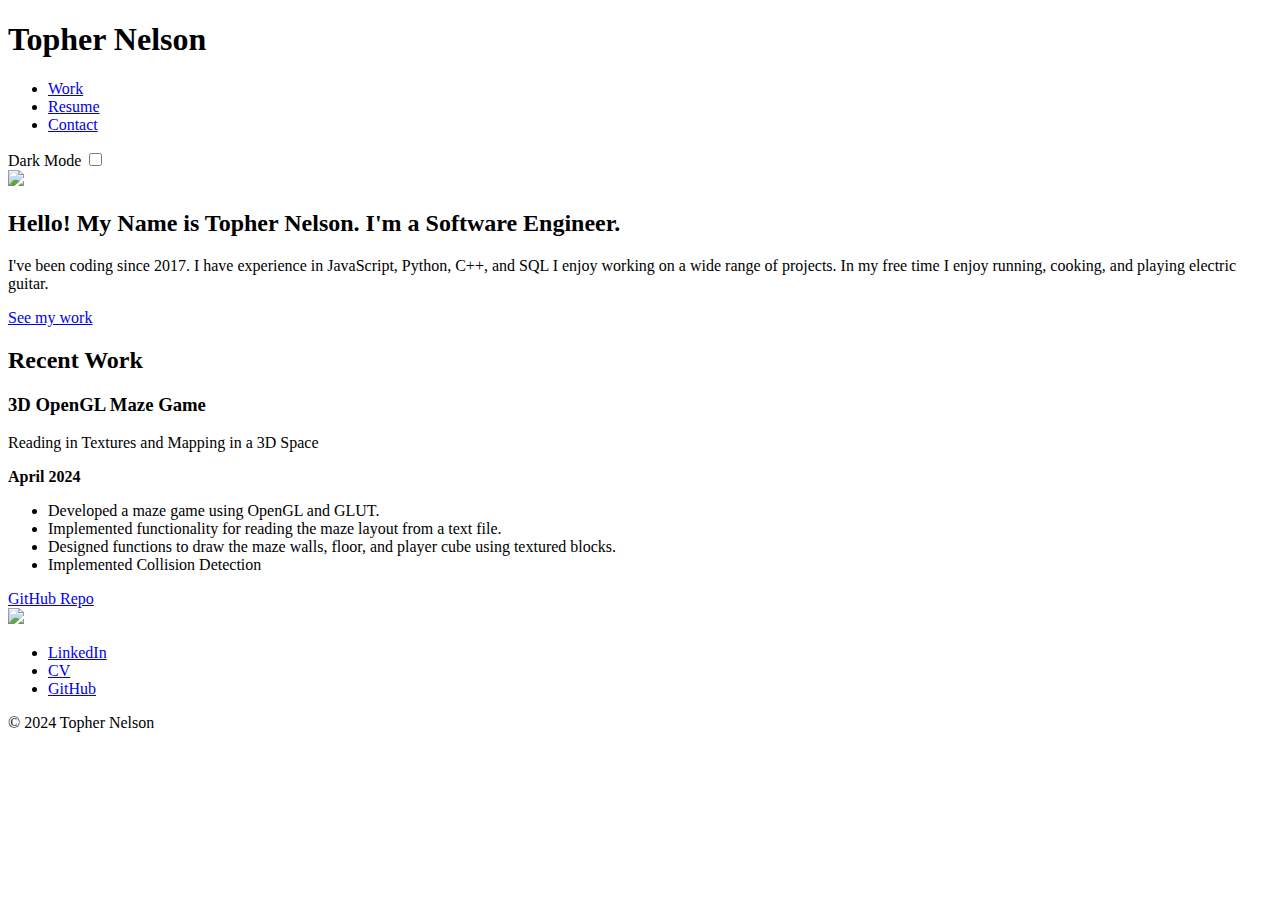
==== index.html @ 639209fa "Create index.html" ====
<!DOCTYPE html>
<html lang = "en-us">
<head>
  <title>Topher Nelson</title>
  <meta name="viewport" content="width=device-width,initial-scale=1" >
  <link rel="stylesheet" href="https://fonts.googleapis.com/css2?family=Montserrat:wght@700&family=Sora:wght@700&family=Work+Sans:ital,wght@0,400;0,700;1,600&display=swap">
  <link rel="stylesheet" href="https://unpkg.com/@fortawesome/fontawesome-free@6.2.0/css/brands.min.css">
  <link rel="stylesheet" href="https://unpkg.com/@fortawesome/fontawesome-free@6.2.0/css/solid.min.css">
  <link rel="stylesheet" href="https://unpkg.com/@fortawesome/fontawesome-free@6.2.0/css/fontawesome.min.css">
  <link href="style.css" rel="stylesheet">
  <link href="toggle-switch.css" rel="stylesheet">
</head>
<body>
  <header>
      <nav>
        <h1>Topher Nelson</h1>
        <ul>
          <li><a href="index.html"> Work </a></li>
          <li><a href="resume.html"> Resume </a></li>
          <li><a href="#"> Contact </a></li>
        </ul>
      </nav>
      <div class="controls">
        <label class="toggle-switch">
          Dark Mode
          <input type="checkbox" id="dark-mode-toggle">
          <div class="toggle-switch-border">
            <div class="toggle-switch-dot"></div>
          </div>
        </label>
      </div>
      </header>
  <section class = 'bio'>
  <img class = 'profile' src = 'https://media.licdn.com/dms/image/D4E03AQGOAm47zcz_DQ/profile-displayphoto-shrink_400_400/0/1687898083181?e=1718841600&v=beta&t=3XDbmEcySxUe3z3pIsebRBTbuwqNMj0hugNKd2v8088'/>
  <div>
  <h2>Hello! My Name is Topher Nelson. I'm a Software Engineer.</h2>
  <p>I've been coding since 2017. I have experience in JavaScript, Python, C++, and SQL I enjoy working on a wide range of projects. In my free time I enjoy running, cooking, and playing electric guitar.</p>
  <a class = 'button' href = 'https://github.com/Tnelsonn' target = 'blank'>See my work</a>
  </div>
  </section>
  <section class = 'work'>
    <h2>Recent Work</h2>
    <article>
      <div>
      <h3>3D OpenGL Maze Game</h3>
      <p>Reading in Textures and Mapping in a 3D Space</p>
      <strong>April 2024</strong>
      <ul>
        <li>Developed a maze game using OpenGL and GLUT.</li>
        <li>Implemented functionality for reading the maze layout from a text file.</li>
        <li>Designed functions to draw the maze walls, floor, and player cube using textured blocks.</li>
        <li>Implemented Collision Detection</li>
      </ul>

      <a class = 'link' href = 'https://github.com/Tnelsonn/Maze-Game/tree/main' target = 'blank'> GitHub Repo </a>
      </div>
      <img class = 'article-image' src = 'https://pouch.jumpshare.com/preview/YsUCu_jF5f_6-Ly59lbjV-R1lt1hj8GQfMiakjbjHmJFfS4YDcgmBN9oLuBsFcRuWWm8h2CZKWgt4BIUsVKrMDF_G7DCOtlDa5OwFNrJYHM'/>
    </article>
  </section>
  <footer>
    <ul>
      <li>
        <a href="https://www.linkedin.com/in/christopher-nelson-888887222/" target = 'blank'>
            LinkedIn
            <span class="link-icon">
              <i class="fa-brands fa-linkedin"></i>
            </span>
          </a>
        </li>
        <li>
          <a href="#">
            CV
            <span class="link-icon">
              <i class="fa-solid fa-user"></i>
            </span>
          </a>
        </li>
        <li>
          <a href="https://github.com/Tnelsonn/" target = 'blank'>
            GitHub
            <span class="link-icon">
              <i class="fa-brands fa-github"></i>
            </span>
          </a>
        </li>
      </ul>
      <p class="copywright">© 2024 Topher Nelson</p>
    </footer>

  <script src="script.js"></script>
</body>
</html>
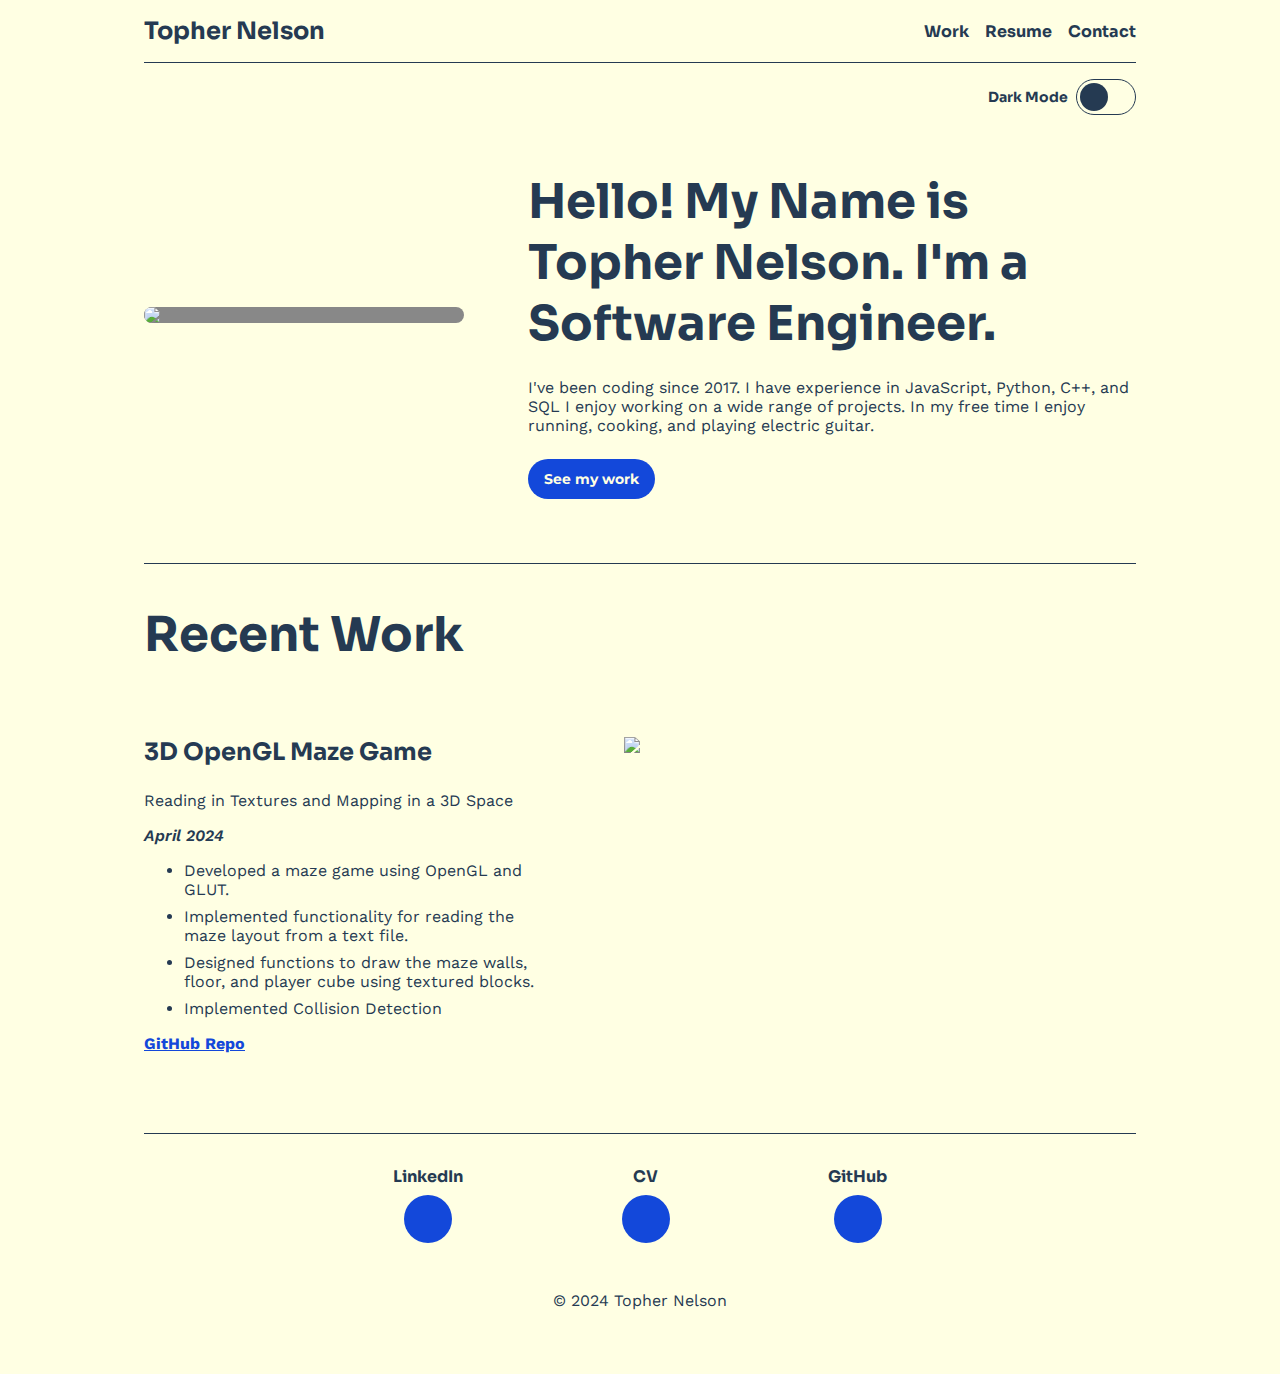
==== commit ca480b2f: "Update index.html" ====
--- a/index.html
+++ b/index.html
@@ -54,7 +54,7 @@
 
       <a class = 'link' href = 'https://github.com/Tnelsonn/Maze-Game/tree/main' target = 'blank'> GitHub Repo </a>
       </div>
-      <img class = 'article-image' src = 'https://pouch.jumpshare.com/preview/YsUCu_jF5f_6-Ly59lbjV-R1lt1hj8GQfMiakjbjHmJFfS4YDcgmBN9oLuBsFcRuWWm8h2CZKWgt4BIUsVKrMDF_G7DCOtlDa5OwFNrJYHM'/>
+      <img class = 'article-image' src = 'https://jumpshare.com/embed/mMiicQJxcy9GmEAxGSSo'/>
     </article>
   </section>
   <footer>
--- a/style.css
+++ b/style.css
@@ -0,0 +1,258 @@
+body {
+  background: var(--background);
+  color: var(--primary);
+  padding: 0 1rem;
+  font-size: 16px;
+  box-sizing: border-box;
+  font-family: "Work Sans", sans-serif;
+  max-width: 1024px;
+  margin: 0 auto;
+
+  transition: color 0.5s;
+  transition: background 0.5s;
+
+  --dark-background: #253a52;
+  --dark-primary: #FFFFE3;
+  --dark-link: #A9FE75;
+
+  --light-background: #ffffe3;
+  --light-primary: #253a52;
+  --light-link: #1348da;
+
+  --background: var(--light-background);
+  --primary: var(--light-primary);
+  --link: var(--light-link);
+
+}
+
+h1,
+h2,
+h3 {
+  font-family: "Sora", sans-serif;
+  font-weight: 700;
+}
+h1,
+h3 {
+  font-size: 1.5rem;
+}
+h2 {
+  font-size: 3rem;
+}
+
+a {
+  color: var(--link);
+}
+
+nav,
+section {
+  border-block-end: 1px solid var(--primary);
+}
+
+header nav {
+  display: flex;
+  justify-content: space-between;
+}
+
+header nav ul {
+  padding: 0;
+  display: flex;
+  align-items: center;
+}
+
+section .skills {
+  padding: 0;
+  display: grid;
+  align-items: center;
+}
+
+section .skills li {
+  display: flex;
+  margin: 0 auto;
+  font-family: "Sora", sans-serif;
+  font-weight: 700;
+}
+
+.split {
+  display: flex;
+  align-items: center;
+  
+}
+
+.split div {
+  display: inline;
+  align-items: center;
+  margin: 0 auto;
+  justify-content: center;
+  height: 10rem;
+}
+
+.courses {
+  display: flex;
+  justify-content: center; /* Horizontally center the courses */
+  gap: 2rem;
+  padding: 0 2rem;
+  height: auto;
+}
+
+.course {
+  margin: 3rem auto;
+  width: 500px;
+  justify-content: center;
+  height: auto;
+}
+
+header nav li {
+  display: inline;
+  margin-inline-start: 1rem;
+  font-family: "Sora", sans-serif;
+  font-weight: 700;
+}
+
+header nav li a {
+  text-decoration: none;
+  color: var(--primary);
+}
+
+header .controls {
+  display: flex;
+  justify-content: end;
+  padding: 1rem 0;
+}
+
+.work{
+  padding-block-end: 3rem;
+}
+
+.article-image {
+  width: 512px;
+  min-width: 512px;
+  margin-inline-start: 4rem;
+}
+
+article {
+  display: flex;
+  padding: 2rem 0;
+}
+
+article strong {
+  font-style: italic;
+  font-weight: 600;
+}
+
+article h3 {
+  margin-block-start: 0;
+}
+
+article a {
+  font-weight: 700;
+  padding: 2rem 0;
+}
+
+article li {
+  margin-block-end: 0.5rem;
+}
+
+@media (max-width: 1024px) {
+  article {
+    flex-direction: column;
+  }
+  article .article-image {
+    width: 100%;
+    min-width: 100%;
+    margin-inline-start: 0;
+    margin-block-start: 2rem;
+  }
+}
+
+.bio {
+  display: flex;
+  align-items: center;
+  padding-block-end: 4rem;
+}
+
+.bio .profile {
+  margin-inline-end: 4rem;
+  width: 320px;
+  min-width: 320px;
+  background: #888;
+  border-radius: 160px;
+}
+
+
+
+@media (max-width: 1024px)
+{
+  .bio {
+    flex-direction: column;
+  }
+
+  .bio .profile {
+    margin-inline-end: 0;
+  }
+}
+
+.bio h2 {
+  margin-block-end: 0;
+}
+
+.bio p {
+  margin: 1.5rem 0;
+}
+
+.button {
+  text-decoration: none;
+  color: var(--background);
+  background: var(--link);
+  padding: 0 1rem;
+  height: 2.5rem;
+  display: inline-flex;
+  align-items: center;
+  border-radius: 1.25rem;
+  font-family: "Montserrat", sans-serif;
+  font-weight: 700;
+  font-size: 0.875rem;
+}
+
+footer {
+  padding: 1rem 0;
+  text-align: center;
+}
+
+footer ul {
+  padding: 0;
+  width: 100%;
+  display: flex;
+  justify-content: center;
+}
+
+footer ul li {
+  display: inline;
+  margin: 0 8%;
+}
+
+footer a {
+  display: inline-flex;
+  flex-direction: column;
+  color: var(--primary);
+  text-decoration: none;
+  font-family: "Sora", sans-serif;
+  font-weight: 700;
+  align-items: center;
+}
+
+footer .copywright {
+ margin: 3rem 0;
+}
+
+footer .link-icon {
+  margin-block-start: 0.5rem;
+  background: var(--link);
+  color: var(--background);
+  width: 3rem;
+  height: 3rem;
+  border-radius: 1.5rem;
+  display: flex;
+  justify-content: center;
+  align-items: center;
+  font-size: 1.5rem;
+}
--- a/toggle-switch.css
+++ b/toggle-switch.css
@@ -0,0 +1,36 @@
+.toggle-switch {
+  display: inline-flex;
+  align-items: center;
+  font-family: 'Sora', sans-serif;
+  font-weight: 700;
+  font-size: .875rem;
+  cursor: pointer;
+}
+
+.toggle-switch-border {
+  display: inline-flex;
+  align-items: center;
+  width: 60px;
+  height: 36px;
+  border: 1px solid var(--primary); 
+  border-radius: 20px;
+  box-sizing: border-box;
+  margin-inline-start: 8px;
+}
+
+.toggle-switch input {
+  display: none;
+}
+
+.toggle-switch-dot {
+  width: 28px;
+  height: 28px;
+  border-radius: 50%;
+  background: var(--primary);
+  transform: translate3d(3px, 0, 0);
+  transition: transform .1s ease-in-out;
+}
+
+.toggle-switch input:checked + * .toggle-switch-dot {
+  transform: translate3d(26px, 0, 0);
+}
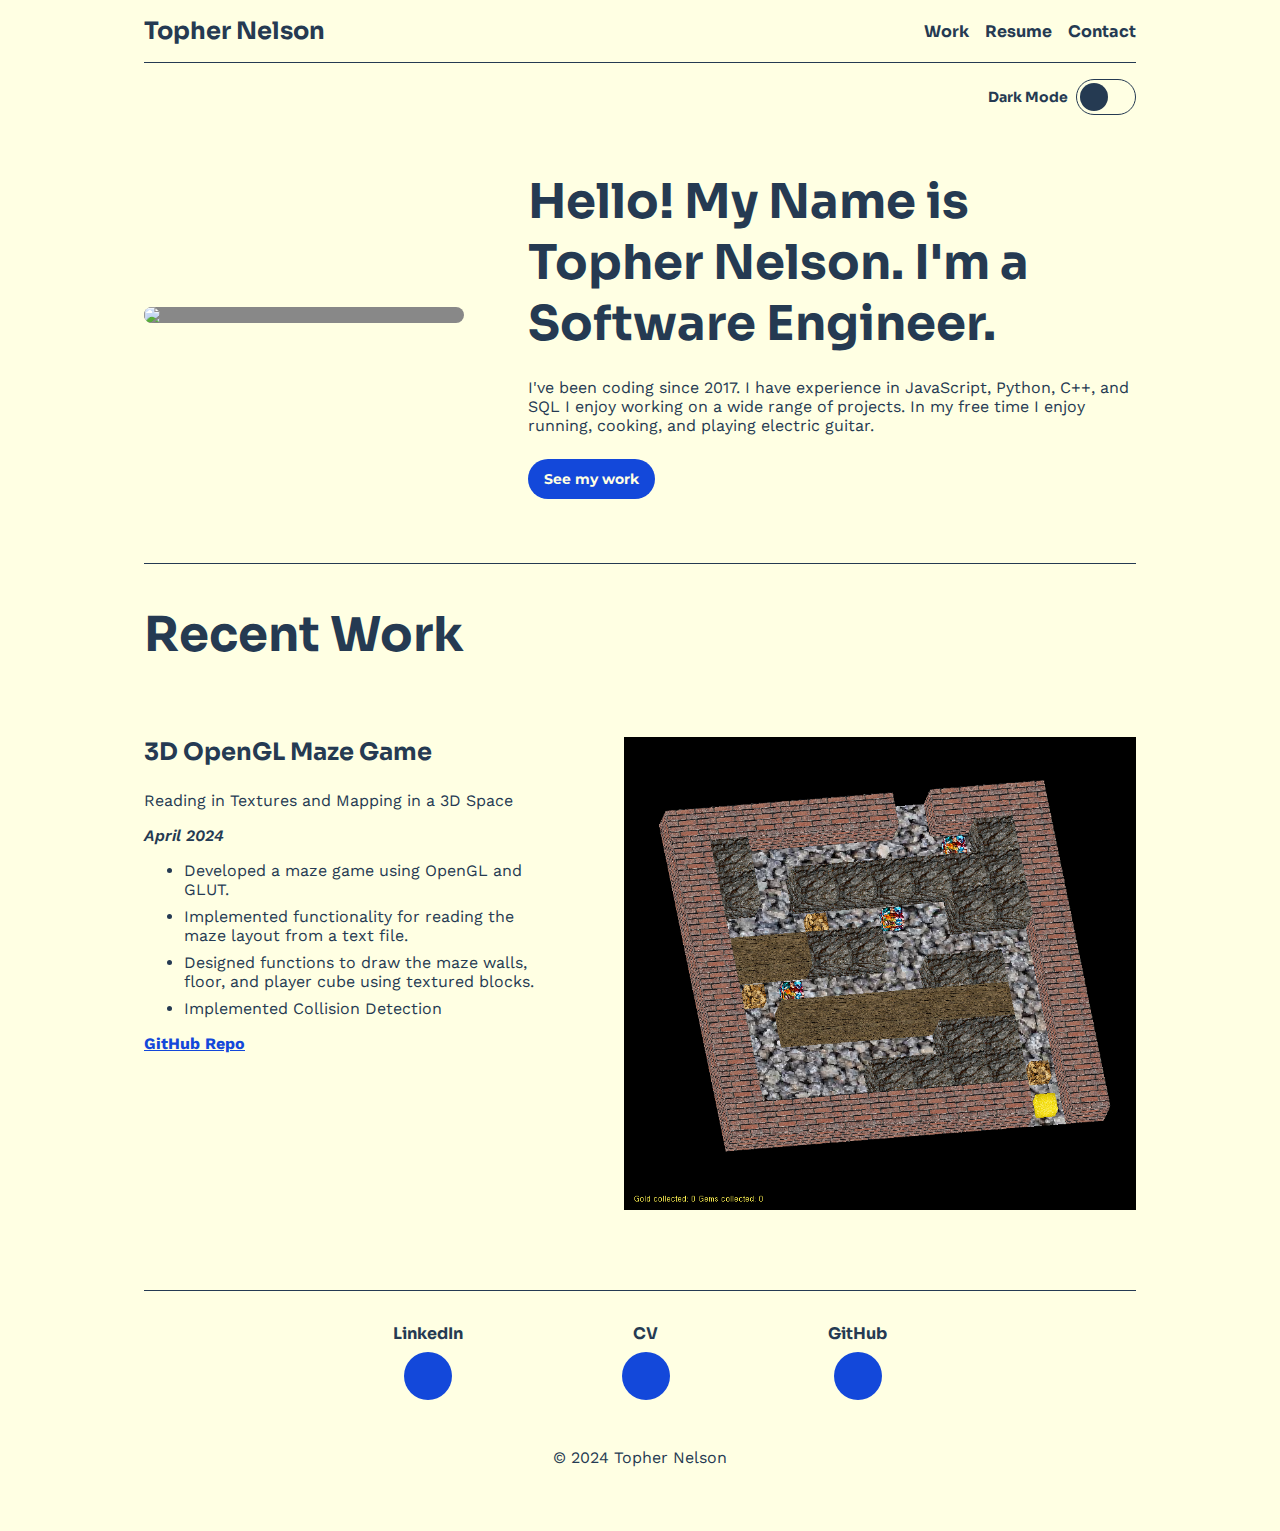
==== commit 3e535a50: "Update index.html" ====
--- a/index.html
+++ b/index.html
@@ -54,7 +54,7 @@
 
       <a class = 'link' href = 'https://github.com/Tnelsonn/Maze-Game/tree/main' target = 'blank'> GitHub Repo </a>
       </div>
-      <img class = 'article-image' src = 'https://jumpshare.com/embed/mMiicQJxcy9GmEAxGSSo'/>
+      <img class = 'article-image' src = 'maze.png'/>
     </article>
   </section>
   <footer>
